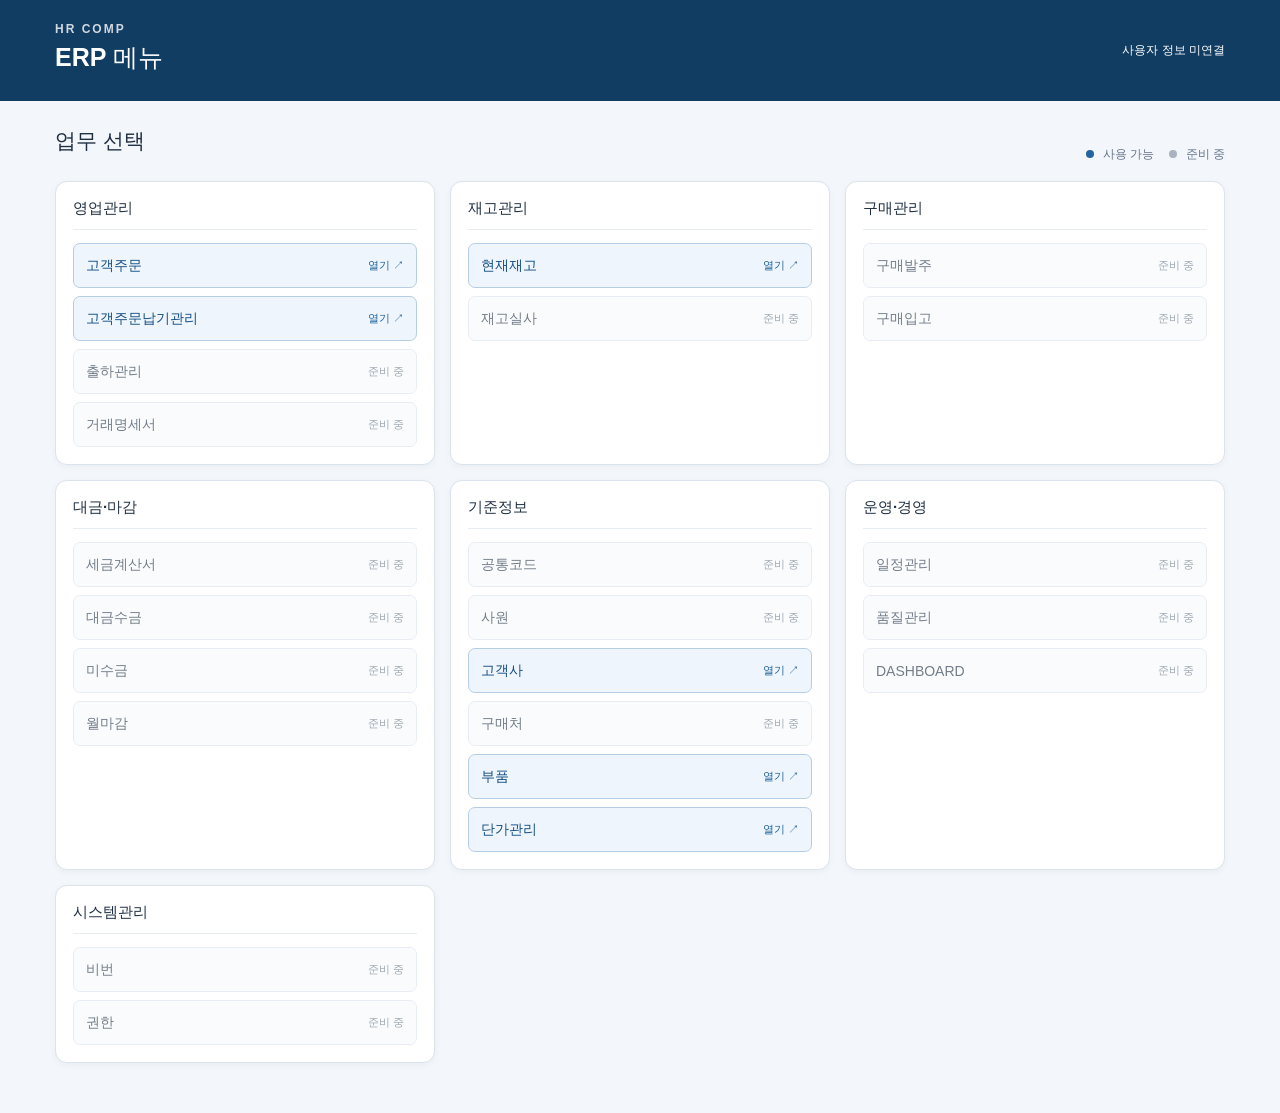
==== index.html @ 0d00fdb4 "Add files via upload" ====
<!doctype html>
<html lang="ko"><head><meta charset="UTF-8"><meta name="viewport" content="width=device-width,initial-scale=1"><meta name="theme-color" content="#123d63"><title>HR COMP | WEB ERP</title><link rel="stylesheet" href="./css/portal.css?v=20261027-review"></head>
<body><header class="top"><div class="top-inner"><div class="brand"><div class="eyebrow">HR COMP</div><h1>ERP 메뉴</h1></div><div class="top-right"><span id="mode" hidden aria-hidden="true"></span><span id="portalUser">사용자 정보 미연결</span></div></div></header>
<main><section class="intro"><div><h2>업무 선택</h2></div><div class="legend"><span class="dot"></span> 사용 가능 <span class="dot off"></span> 준비 중</div></section><div id="groups" class="groups"></div></main>
<script type="module" src="./js/portal.js"></script></body></html>
---- css/portal.css ----
:root{font-family:Arial,'Malgun Gothic',sans-serif;color:#203044;background:#f3f6fa;font-synthesis:none}*{box-sizing:border-box}body{margin:0}.top{background:#123d63;color:#fff}.top-inner{max-width:1220px;margin:auto;padding:22px 25px;display:flex;align-items:center;justify-content:space-between;gap:20px}.eyebrow{font-size:12px;letter-spacing:2px;font-weight:700;opacity:.8}h1{font-size:25px;margin:5px 0}header p{font-size:13px;opacity:.78;margin:0}.top-right{display:flex;align-items:center;gap:12px;font-size:12px}.version{padding:7px 10px;border:1px solid #8ca8bd;border-radius:6px}main{max-width:1220px;margin:0 auto;padding:26px 25px 50px}.intro{display:flex;justify-content:space-between;align-items:end;gap:20px;margin-bottom:18px}.intro h2{margin:0 0 8px;font-size:21px}.intro p,footer{font-size:13px;color:#687789;margin:0}.legend{font-size:12px;color:#65758a;white-space:nowrap}.dot{display:inline-block;width:8px;height:8px;border-radius:50%;background:#2464a2;margin:0 5px 0 12px}.dot.off{background:#a9b4c0}.groups{display:grid;grid-template-columns:repeat(3,minmax(0,1fr));gap:15px}.group{background:#fff;border:1px solid #dbe3ec;border-radius:12px;padding:17px;min-width:0;box-shadow:0 2px 7px #1c33420b}.group h3{font-size:15px;margin:0 0 13px;padding-bottom:11px;border-bottom:1px solid #e8edf3}.items{display:grid;gap:8px}.item{display:flex;justify-content:space-between;align-items:center;gap:8px;width:100%;min-height:45px;border-radius:7px;padding:10px 12px;text-align:left;font:inherit;font-size:14px;border:1px solid #dce4ed;background:#f8fafc;color:#29394b}.item.active{cursor:pointer;background:#eef5fc;border-color:#b6cee5;color:#154f84}.item.active:hover,.item.active:focus-visible{background:#dcecfb;outline:2px solid #80afd9;outline-offset:1px}.item.disabled{opacity:.65;cursor:not-allowed}.status{font-size:11px;white-space:nowrap;color:#6c7b89}.item.active .status{color:#1e639b}footer{margin-top:24px;line-height:1.7}@media(max-width:950px){.groups{grid-template-columns:repeat(2,minmax(0,1fr))}}@media(max-width:700px){.top-inner{padding:18px 16px}h1{font-size:20px}header p{font-size:12px}.version{display:none}main{padding:18px 12px 35px}.intro{display:block}.intro h2{font-size:18px}.intro p{line-height:1.6}.legend{margin-top:12px}.groups{grid-template-columns:1fr;gap:10px}.group{padding:14px}.item{min-height:49px;font-size:15px}.top-right{font-size:11px}}
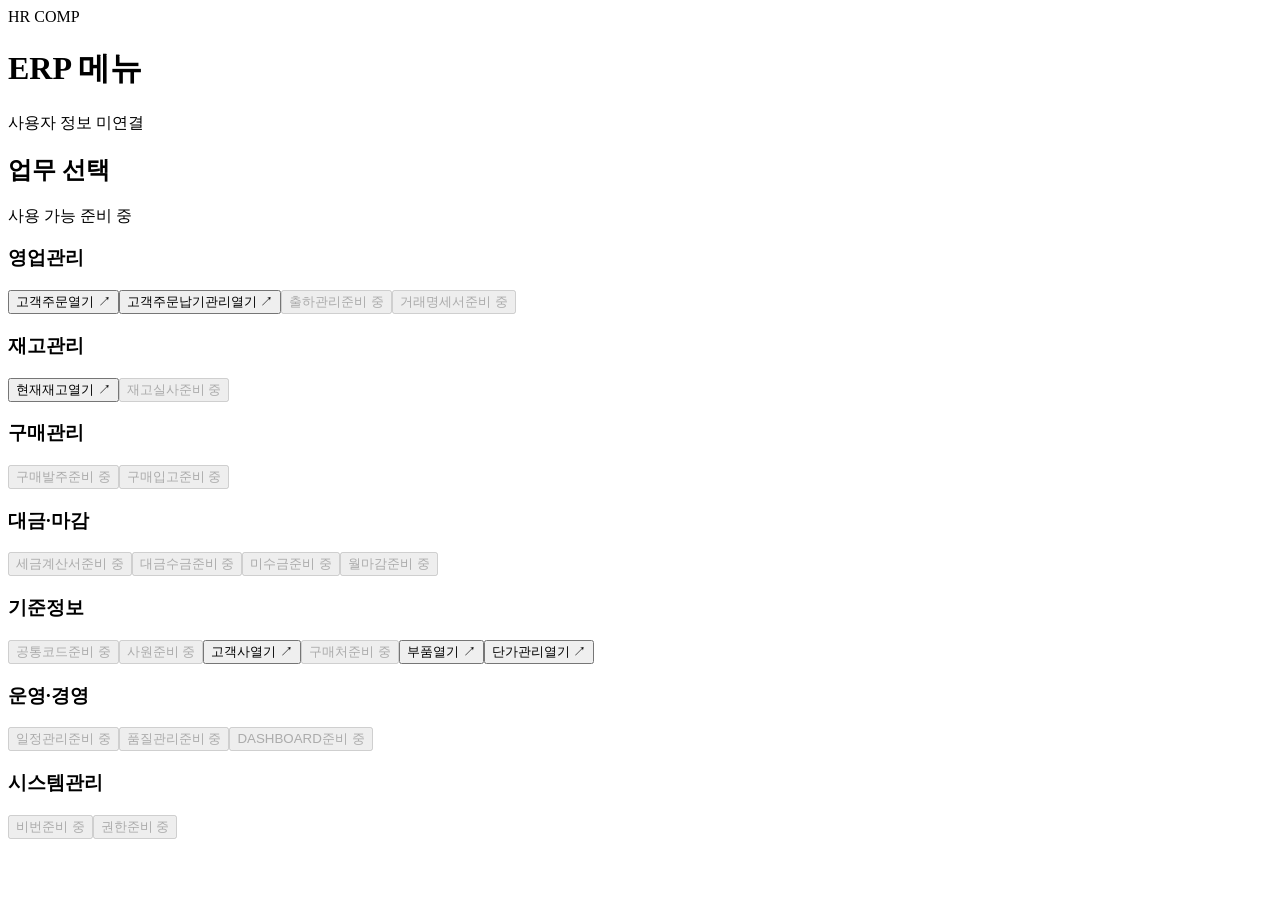
==== commit d7275eea: "Add files via upload" ====
--- a/index.html
+++ b/index.html
@@ -1,5 +1,5 @@
 <!doctype html>
-<html lang="ko"><head><meta charset="UTF-8"><meta name="viewport" content="width=device-width,initial-scale=1"><meta name="theme-color" content="#123d63"><title>HR COMP | WEB ERP</title><link rel="stylesheet" href="./css/portal.css?v=20261027-review"></head>
+<html lang="ko"><head><meta charset="UTF-8"><meta name="viewport" content="width=device-width,initial-scale=1"><meta name="theme-color" content="#123d63"><title>HR COMP | WEB ERP</title><link rel="stylesheet" href="./css/portal-compact-v2.css"></head>
 <body><header class="top"><div class="top-inner"><div class="brand"><div class="eyebrow">HR COMP</div><h1>ERP 메뉴</h1></div><div class="top-right"><span id="mode" hidden aria-hidden="true"></span><span id="portalUser">사용자 정보 미연결</span></div></div></header>
 <main><section class="intro"><div><h2>업무 선택</h2></div><div class="legend"><span class="dot"></span> 사용 가능 <span class="dot off"></span> 준비 중</div></section><div id="groups" class="groups"></div></main>
 <script type="module" src="./js/portal.js"></script></body></html>
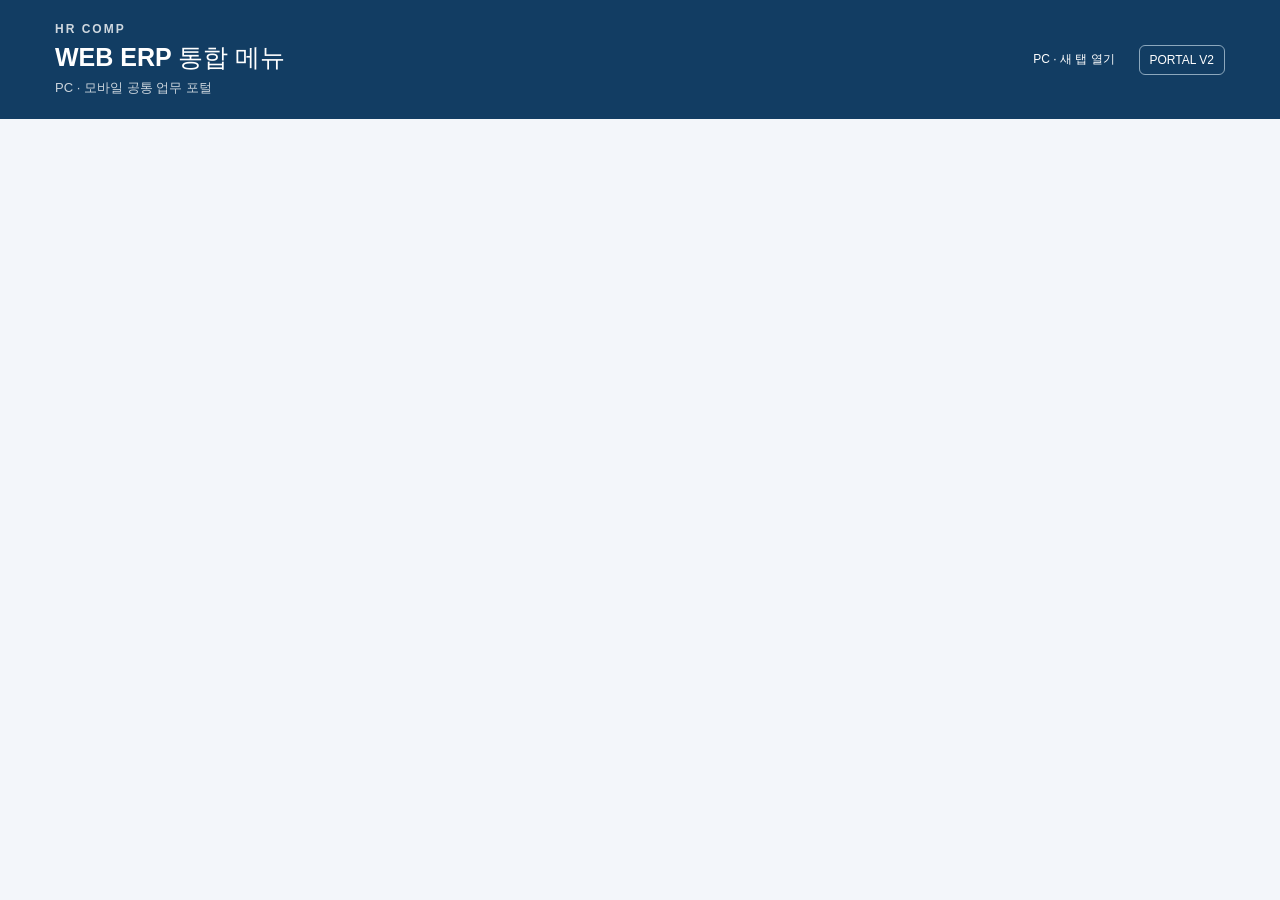
==== commit 280b9fdf: "Add files via upload" ====
--- a/index.html
+++ b/index.html
@@ -1,5 +1,4 @@
-<!doctype html>
-<html lang="ko"><head><meta charset="UTF-8"><meta name="viewport" content="width=device-width,initial-scale=1"><meta name="theme-color" content="#123d63"><title>HR COMP | WEB ERP</title><link rel="stylesheet" href="./css/portal-compact-v2.css"></head>
-<body><header class="top"><div class="top-inner"><div class="brand"><div class="eyebrow">HR COMP</div><h1>ERP 메뉴</h1></div><div class="top-right"><span id="mode" hidden aria-hidden="true"></span><span id="portalUser">사용자 정보 미연결</span></div></div></header>
-<main><section class="intro"><div><h2>업무 선택</h2></div><div class="legend"><span class="dot"></span> 사용 가능 <span class="dot off"></span> 준비 중</div></section><div id="groups" class="groups"></div></main>
+<!doctype html><html lang="ko"><head><meta charset="UTF-8"><meta name="viewport" content="width=device-width,initial-scale=1"><meta name="theme-color" content="#123d63"><title>HR COMP | WEB ERP</title><link rel="stylesheet" href="./css/portal.css"></head>
+<body><header class="top"><div class="top-inner"><div><div class="eyebrow">HR COMP</div><h1>WEB ERP 통합 메뉴</h1><p>PC · 모바일 공통 업무 포털</p></div><div class="top-right"><span id="mode" aria-live="polite"></span><span id="user-label"></span><button id="logout-button" hidden type="button">로그아웃</button><span class="version">PORTAL V2</span></div></div></header>
+<main><div id="portal-status" role="status" aria-live="polite"></div><section id="auth-panel"></section><div id="portal-content" hidden><section class="intro"><div><h2>업무 메뉴</h2><p>WEB 전환이 완료된 메뉴는 바로 실행할 수 있습니다. 준비 중인 메뉴는 회색으로 표시됩니다.</p></div><div class="legend"><span class="dot"></span> WEB 사용 가능 <span class="dot off"></span> 준비 중</div></section><div id="groups" class="groups"></div><footer>업무 모듈은 독립적으로 실행되며 각 모듈에서도 인증과 권한을 검증해야 합니다.</footer></div></main>
 <script type="module" src="./js/portal.js"></script></body></html>
--- a/css/portal.css
+++ b/css/portal.css
@@ -0,0 +1 @@
+:root{font-family:Arial,'Malgun Gothic',sans-serif;color:#203044;background:#f3f6fa;font-synthesis:none}*{box-sizing:border-box}body{margin:0}.top{background:#123d63;color:#fff}.top-inner{max-width:1220px;margin:auto;padding:22px 25px;display:flex;align-items:center;justify-content:space-between;gap:20px}.eyebrow{font-size:12px;letter-spacing:2px;font-weight:700;opacity:.8}h1{font-size:25px;margin:5px 0}header p{font-size:13px;opacity:.78;margin:0}.top-right{display:flex;align-items:center;gap:12px;font-size:12px}.version{padding:7px 10px;border:1px solid #8ca8bd;border-radius:6px}main{max-width:1220px;margin:0 auto;padding:26px 25px 50px}.intro{display:flex;justify-content:space-between;align-items:end;gap:20px;margin-bottom:18px}.intro h2{margin:0 0 8px;font-size:21px}.intro p,footer{font-size:13px;color:#687789;margin:0}.legend{font-size:12px;color:#65758a;white-space:nowrap}.dot{display:inline-block;width:8px;height:8px;border-radius:50%;background:#2464a2;margin:0 5px 0 12px}.dot.off{background:#a9b4c0}.groups{display:grid;grid-template-columns:repeat(3,minmax(0,1fr));gap:15px}.group{background:#fff;border:1px solid #dbe3ec;border-radius:12px;padding:17px;min-width:0;box-shadow:0 2px 7px #1c33420b}.group h3{font-size:15px;margin:0 0 13px;padding-bottom:11px;border-bottom:1px solid #e8edf3}.items{display:grid;gap:8px}.item{display:flex;justify-content:space-between;align-items:center;gap:8px;width:100%;min-height:45px;border-radius:7px;padding:10px 12px;text-align:left;font:inherit;font-size:14px;border:1px solid #dce4ed;background:#f8fafc;color:#29394b}.item.active{cursor:pointer;background:#eef5fc;border-color:#b6cee5;color:#154f84}.item.active:hover,.item.active:focus-visible{background:#dcecfb;outline:2px solid #80afd9;outline-offset:1px}.item.disabled{opacity:.65;cursor:not-allowed}.status{font-size:11px;white-space:nowrap;color:#6c7b89}.item.active .status{color:#1e639b}footer{margin-top:24px;line-height:1.7}@media(max-width:950px){.groups{grid-template-columns:repeat(2,minmax(0,1fr))}}@media(max-width:700px){.top-inner{padding:18px 16px}h1{font-size:20px}header p{font-size:12px}.version{display:none}main{padding:18px 12px 35px}.intro{display:block}.intro h2{font-size:18px}.intro p{line-height:1.6}.legend{margin-top:12px}.groups{grid-template-columns:1fr;gap:10px}.group{padding:14px}.item{min-height:49px;font-size:15px}.top-right{font-size:11px}}
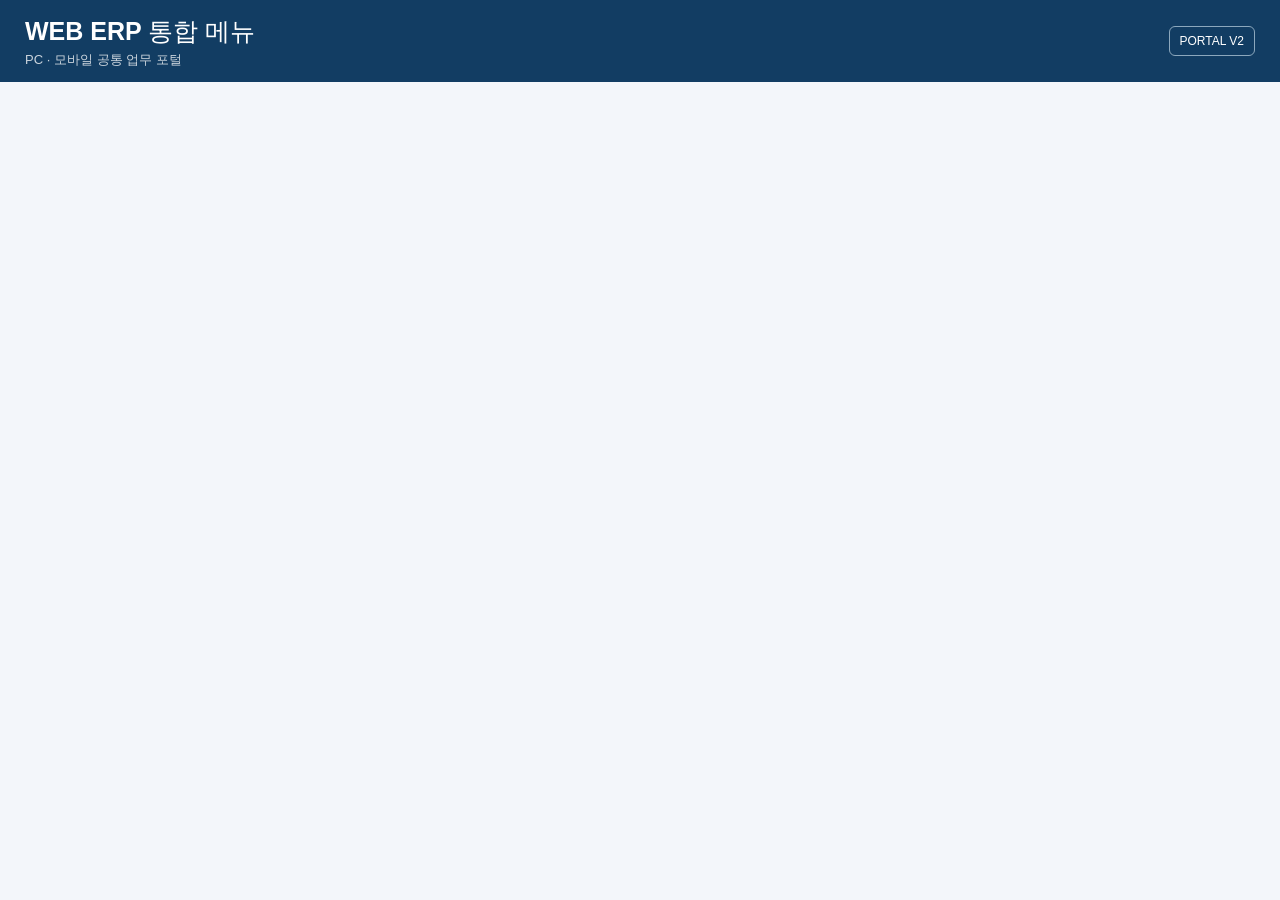
==== commit 5db12988: "Add files via upload" ====
--- a/index.html
+++ b/index.html
@@ -1,4 +1,4 @@
 <!doctype html><html lang="ko"><head><meta charset="UTF-8"><meta name="viewport" content="width=device-width,initial-scale=1"><meta name="theme-color" content="#123d63"><title>HR COMP | WEB ERP</title><link rel="stylesheet" href="./css/portal.css"></head>
-<body><header class="top"><div class="top-inner"><div><div class="eyebrow">HR COMP</div><h1>WEB ERP 통합 메뉴</h1><p>PC · 모바일 공통 업무 포털</p></div><div class="top-right"><span id="mode" aria-live="polite"></span><span id="user-label"></span><button id="logout-button" hidden type="button">로그아웃</button><span class="version">PORTAL V2</span></div></div></header>
+<body><header class="top"><div class="top-inner"><div><h1>WEB ERP 통합 메뉴</h1><p>PC · 모바일 공통 업무 포털</p></div><div class="top-right"><span id="mode" aria-live="polite"></span><span id="user-label"></span><button id="logout-button" hidden type="button">로그아웃</button><span class="version">PORTAL V2</span></div></div></header>
 <main><div id="portal-status" role="status" aria-live="polite"></div><section id="auth-panel"></section><div id="portal-content" hidden><section class="intro"><div><h2>업무 메뉴</h2><p>WEB 전환이 완료된 메뉴는 바로 실행할 수 있습니다. 준비 중인 메뉴는 회색으로 표시됩니다.</p></div><div class="legend"><span class="dot"></span> WEB 사용 가능 <span class="dot off"></span> 준비 중</div></section><div id="groups" class="groups"></div><footer>업무 모듈은 독립적으로 실행되며 각 모듈에서도 인증과 권한을 검증해야 합니다.</footer></div></main>
 <script type="module" src="./js/portal.js"></script></body></html>
--- a/css/portal.css
+++ b/css/portal.css
@@ -1 +1,21 @@
-:root{font-family:Arial,'Malgun Gothic',sans-serif;color:#203044;background:#f3f6fa;font-synthesis:none}*{box-sizing:border-box}body{margin:0}.top{background:#123d63;color:#fff}.top-inner{max-width:1220px;margin:auto;padding:22px 25px;display:flex;align-items:center;justify-content:space-between;gap:20px}.eyebrow{font-size:12px;letter-spacing:2px;font-weight:700;opacity:.8}h1{font-size:25px;margin:5px 0}header p{font-size:13px;opacity:.78;margin:0}.top-right{display:flex;align-items:center;gap:12px;font-size:12px}.version{padding:7px 10px;border:1px solid #8ca8bd;border-radius:6px}main{max-width:1220px;margin:0 auto;padding:26px 25px 50px}.intro{display:flex;justify-content:space-between;align-items:end;gap:20px;margin-bottom:18px}.intro h2{margin:0 0 8px;font-size:21px}.intro p,footer{font-size:13px;color:#687789;margin:0}.legend{font-size:12px;color:#65758a;white-space:nowrap}.dot{display:inline-block;width:8px;height:8px;border-radius:50%;background:#2464a2;margin:0 5px 0 12px}.dot.off{background:#a9b4c0}.groups{display:grid;grid-template-columns:repeat(3,minmax(0,1fr));gap:15px}.group{background:#fff;border:1px solid #dbe3ec;border-radius:12px;padding:17px;min-width:0;box-shadow:0 2px 7px #1c33420b}.group h3{font-size:15px;margin:0 0 13px;padding-bottom:11px;border-bottom:1px solid #e8edf3}.items{display:grid;gap:8px}.item{display:flex;justify-content:space-between;align-items:center;gap:8px;width:100%;min-height:45px;border-radius:7px;padding:10px 12px;text-align:left;font:inherit;font-size:14px;border:1px solid #dce4ed;background:#f8fafc;color:#29394b}.item.active{cursor:pointer;background:#eef5fc;border-color:#b6cee5;color:#154f84}.item.active:hover,.item.active:focus-visible{background:#dcecfb;outline:2px solid #80afd9;outline-offset:1px}.item.disabled{opacity:.65;cursor:not-allowed}.status{font-size:11px;white-space:nowrap;color:#6c7b89}.item.active .status{color:#1e639b}footer{margin-top:24px;line-height:1.7}@media(max-width:950px){.groups{grid-template-columns:repeat(2,minmax(0,1fr))}}@media(max-width:700px){.top-inner{padding:18px 16px}h1{font-size:20px}header p{font-size:12px}.version{display:none}main{padding:18px 12px 35px}.intro{display:block}.intro h2{font-size:18px}.intro p{line-height:1.6}.legend{margin-top:12px}.groups{grid-template-columns:1fr;gap:10px}.group{padding:14px}.item{min-height:49px;font-size:15px}.top-right{font-size:11px}}
+:root{font-family:Arial,'Malgun Gothic',sans-serif;color:#203044;background:#f3f6fa;font-synthesis:none}*{box-sizing:border-box}body{margin:0}.top{background:#123d63;color:#fff}.top-inner{max-width:1600px;margin:auto;padding:12px 25px;display:flex;align-items:center;justify-content:space-between;gap:20px}.eyebrow{font-size:12px;letter-spacing:2px;font-weight:700;opacity:.8}h1{font-size:25px;margin:5px 0}header p{font-size:13px;opacity:.78;margin:0}.top-right{display:flex;align-items:center;gap:12px;font-size:12px}.version{padding:7px 10px;border:1px solid #8ca8bd;border-radius:6px}main{max-width:1600px;margin:0 auto;padding:22px 25px 50px}.intro{display:flex;justify-content:space-between;align-items:end;gap:20px;margin-bottom:18px}.intro h2{margin:0 0 8px;font-size:21px}.intro p,footer{font-size:13px;color:#687789;margin:0}.legend{font-size:12px;color:#65758a;white-space:nowrap}.dot{display:inline-block;width:8px;height:8px;border-radius:50%;background:#2464a2;margin:0 5px 0 12px}.dot.off{background:#a9b4c0}.groups{display:grid;grid-template-columns:repeat(4,minmax(0,1fr));gap:15px}.group{background:#fff;border:1px solid #dbe3ec;border-radius:12px;padding:17px;min-width:0;box-shadow:0 2px 7px #1c33420b}.group h3{font-size:15px;margin:0 0 13px;padding-bottom:11px;border-bottom:1px solid #e8edf3}.items{display:grid;gap:8px}.item{display:flex;justify-content:space-between;align-items:center;gap:8px;width:100%;min-height:45px;border-radius:7px;padding:10px 12px;text-align:left;font:inherit;font-size:14px;border:1px solid #dce4ed;background:#f8fafc;color:#29394b}.item.active{cursor:pointer;background:#eef5fc;border-color:#b6cee5;color:#154f84}.item.active:hover,.item.active:focus-visible{background:#dcecfb;outline:2px solid #80afd9;outline-offset:1px}.item.disabled{opacity:.65;cursor:not-allowed}.status{font-size:11px;white-space:nowrap;color:#6c7b89}.item.active .status{color:#1e639b}footer{margin-top:24px;line-height:1.7}@media(max-width:1100px){.groups{grid-template-columns:repeat(2,minmax(0,1fr))}}@media(max-width:700px){.top-inner{padding:18px 16px}h1{font-size:20px}header p{font-size:12px}.version{display:none}main{padding:18px 12px 35px}.intro{display:block}.intro h2{font-size:18px}.intro p{line-height:1.6}.legend{margin-top:12px}.groups{grid-template-columns:1fr;gap:10px}.group{padding:14px}.item{min-height:49px;font-size:15px}.top-right{font-size:11px}}
+
+/* V2: 로그인/로그아웃 UI */
+[hidden]{display:none!important}
+#portal-status{font-size:13px;color:#526779;margin-bottom:10px;min-height:18px}
+#portal-status.error{color:#a52222}
+#logout-button{border:1px solid #b3c7d8;border-radius:6px;background:transparent;color:white;padding:8px 12px;cursor:pointer}
+#user-label{font-size:12px;overflow-wrap:anywhere}
+.login-card{max-width:390px;margin:40px auto;background:white;border:1px solid #dbe3ec;border-radius:12px;padding:28px;box-shadow:0 2px 8px #1c334215}
+.login-brand{font-size:12px;letter-spacing:2px;color:#2464a2;font-weight:700}
+.login-card h2{margin:12px 0}.login-card p{font-size:13px;color:#687789}
+.login-card label{display:block;font-size:13px;margin:16px 0 6px}
+.login-card input{width:100%;border:1px solid #bdc9d6;border-radius:6px;padding:11px;font-size:15px}
+#login-button{width:100%;margin-top:20px;padding:12px;border:0;border-radius:7px;background:#123d63;color:white;cursor:pointer}
+#login-button:disabled{opacity:.6}
+#login-message{margin-top:12px;font-size:13px;color:#b02a2a}
+
+/* Portal layout V2 final: compact header */
+.top-inner h1{margin:2px 0 3px}
+.top-inner{min-height:82px}
+@media(max-width:700px){.top-inner{min-height:unset;padding:12px 16px;flex-wrap:wrap}.top-right{flex-wrap:wrap;gap:8px}}
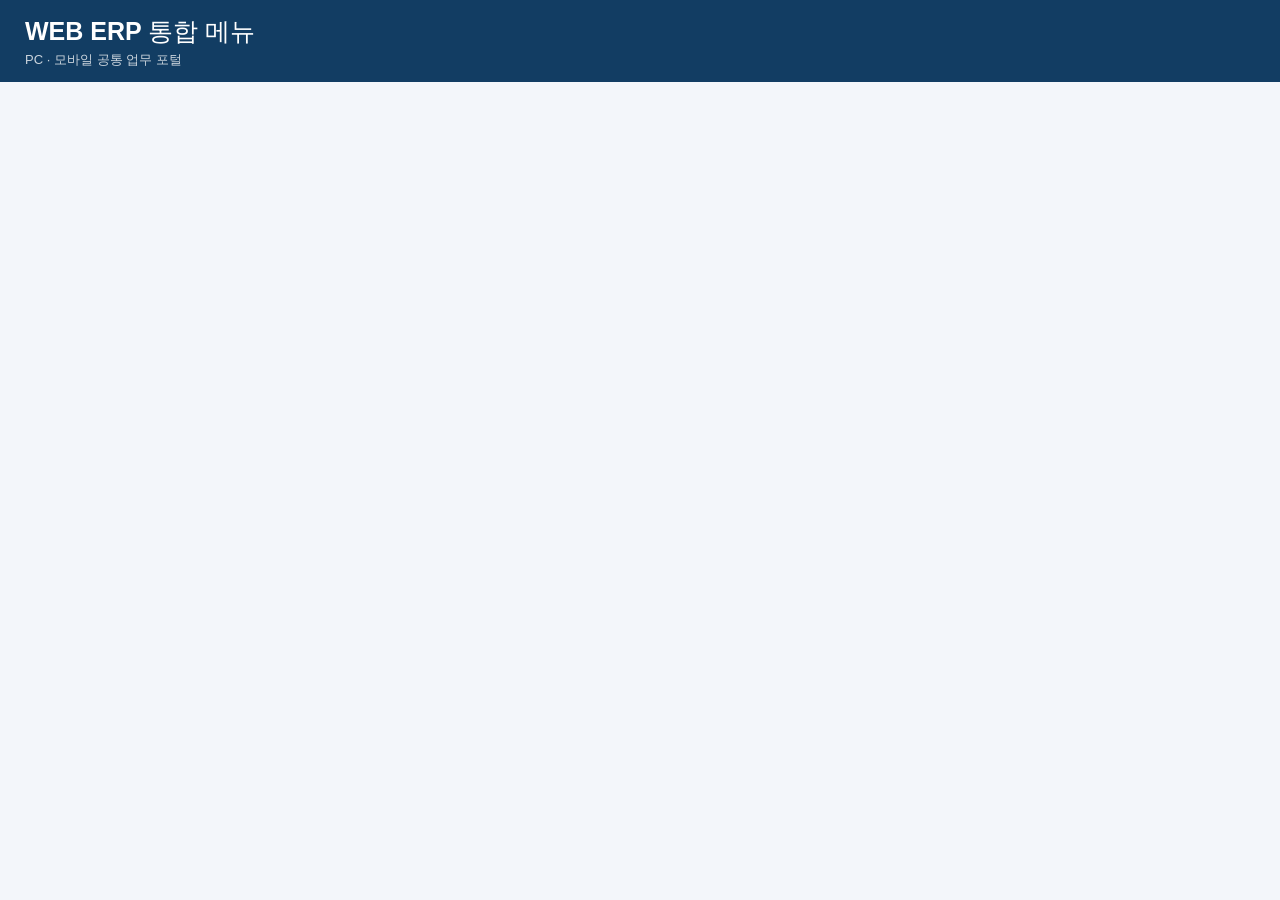
==== commit 501e8411: "Add files via upload" ====
--- a/index.html
+++ b/index.html
@@ -1,4 +1,4 @@
 <!doctype html><html lang="ko"><head><meta charset="UTF-8"><meta name="viewport" content="width=device-width,initial-scale=1"><meta name="theme-color" content="#123d63"><title>HR COMP | WEB ERP</title><link rel="stylesheet" href="./css/portal.css"></head>
-<body><header class="top"><div class="top-inner"><div><h1>WEB ERP 통합 메뉴</h1><p>PC · 모바일 공통 업무 포털</p></div><div class="top-right"><span id="mode" aria-live="polite"></span><span id="user-label"></span><button id="logout-button" hidden type="button">로그아웃</button><span class="version">PORTAL V2</span></div></div></header>
+<body><header class="top"><div class="top-inner"><div><h1>WEB ERP 통합 메뉴</h1><p>PC · 모바일 공통 업무 포털</p></div><div class="top-right"><span id="user-label"></span><button id="logout-button" hidden type="button">로그아웃</button></div></div></header>
 <main><div id="portal-status" role="status" aria-live="polite"></div><section id="auth-panel"></section><div id="portal-content" hidden><section class="intro"><div><h2>업무 메뉴</h2><p>WEB 전환이 완료된 메뉴는 바로 실행할 수 있습니다. 준비 중인 메뉴는 회색으로 표시됩니다.</p></div><div class="legend"><span class="dot"></span> WEB 사용 가능 <span class="dot off"></span> 준비 중</div></section><div id="groups" class="groups"></div><footer>업무 모듈은 독립적으로 실행되며 각 모듈에서도 인증과 권한을 검증해야 합니다.</footer></div></main>
 <script type="module" src="./js/portal.js"></script></body></html>
--- a/css/portal.css
+++ b/css/portal.css
@@ -19,3 +19,15 @@
 .top-inner h1{margin:2px 0 3px}
 .top-inner{min-height:82px}
 @media(max-width:700px){.top-inner{min-height:unset;padding:12px 16px;flex-wrap:wrap}.top-right{flex-wrap:wrap;gap:8px}}
+
+.password-entry{display:flex;justify-content:flex-end;margin-top:12px;font-size:13px}
+.password-entry a{color:#155b93;text-decoration:none}.password-entry a:hover{text-decoration:underline}
+.password-card{max-width:490px}.password-card .actions{display:flex;justify-content:flex-end;gap:8px;margin-top:20px}
+.password-card .actions button,.password-card .actions a{font:inherit;font-size:13px;padding:10px 14px;border-radius:6px;border:1px solid #bdc9d6;background:white;color:#123d63;text-decoration:none;cursor:pointer}
+.password-card .actions button.primary{background:#245f9e;color:white;border-color:#245f9e}
+.password-card .actions button:disabled{opacity:.5;cursor:not-allowed}
+.password-card .message{font-size:13px;line-height:1.6;min-height:20px;margin-top:14px;color:#245f9e;overflow-wrap:anywhere}
+.password-card .message.error{color:#b02a2a}
+
+/* 비밀번호 변경 완료 시 상단 포털 링크 숨김 */
+#password-portal-link[hidden] { display: none !important; }
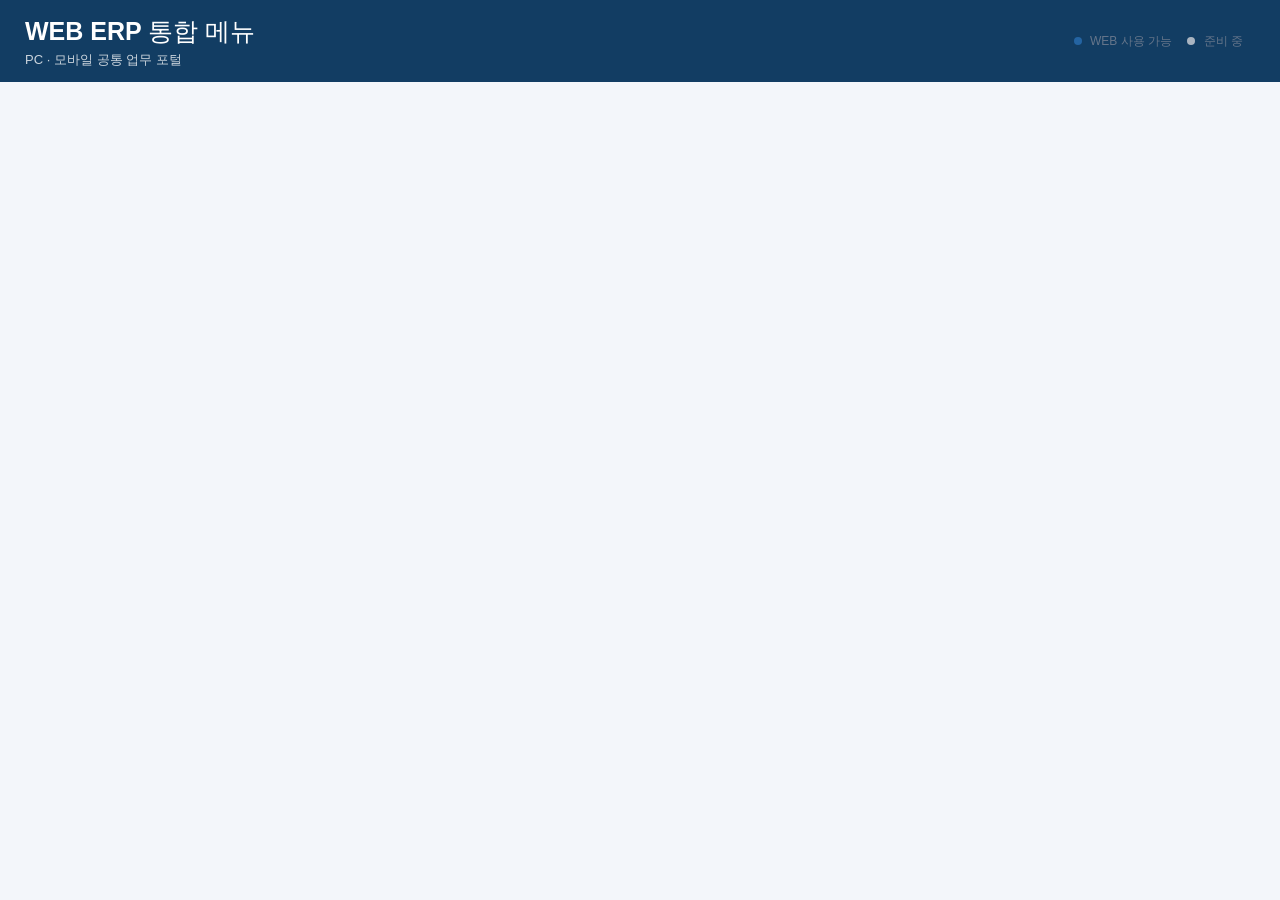
==== commit d33ad909: "Add files via upload" ====
--- a/index.html
+++ b/index.html
@@ -1,4 +1,4 @@
 <!doctype html><html lang="ko"><head><meta charset="UTF-8"><meta name="viewport" content="width=device-width,initial-scale=1"><meta name="theme-color" content="#123d63"><title>HR COMP | WEB ERP</title><link rel="stylesheet" href="./css/portal.css"></head>
-<body><header class="top"><div class="top-inner"><div><h1>WEB ERP 통합 메뉴</h1><p>PC · 모바일 공통 업무 포털</p></div><div class="top-right"><span id="user-label"></span><button id="logout-button" hidden type="button">로그아웃</button></div></div></header>
-<main><div id="portal-status" role="status" aria-live="polite"></div><section id="auth-panel"></section><div id="portal-content" hidden><section class="intro"><div><h2>업무 메뉴</h2><p>WEB 전환이 완료된 메뉴는 바로 실행할 수 있습니다. 준비 중인 메뉴는 회색으로 표시됩니다.</p></div><div class="legend"><span class="dot"></span> WEB 사용 가능 <span class="dot off"></span> 준비 중</div></section><div id="groups" class="groups"></div><footer>업무 모듈은 독립적으로 실행되며 각 모듈에서도 인증과 권한을 검증해야 합니다.</footer></div></main>
+<body><header class="top"><div class="top-inner"><div><h1>WEB ERP 통합 메뉴</h1><p>PC · 모바일 공통 업무 포털</p></div><div class="top-right"><div class="legend header-legend"><span class="dot"></span> WEB 사용 가능 <span class="dot off"></span> 준비 중</div><span id="user-label"></span><button id="password-change-button" hidden type="button">비밀번호 변경</button><button id="logout-button" hidden type="button">로그아웃</button></div></div></header>
+<main><div id="portal-status" role="status" aria-live="polite"></div><section id="auth-panel"></section><div id="portal-content" hidden><section class="intro"><h2>업무 메뉴</h2></section><div id="groups" class="groups"></div><footer>업무 모듈은 독립적으로 실행되며 각 모듈에서도 인증과 권한을 검증해야 합니다.</footer></div></main>
 <script type="module" src="./js/portal.js"></script></body></html>
--- a/css/portal.css
+++ b/css/portal.css
@@ -31,3 +31,15 @@
 
 /* 비밀번호 변경 완료 시 상단 포털 링크 숨김 */
 #password-portal-link[hidden] { display: none !important; }
+
+/* 계정관리 상단: 텍스트형 비밀번호 변경 / 독립 로그아웃 버튼 */
+.top-right #password-change-button{appearance:none;-webkit-appearance:none;background:transparent;border:0;box-shadow:none;border-radius:0;color:#fff;font:inherit;font-size:13px;padding:5px 0;margin:0;cursor:pointer;white-space:nowrap}
+.top-right #password-change-button:hover{text-decoration:underline}
+.top-right #password-change-button:focus-visible{outline:2px solid #fff;outline-offset:3px}
+.top-right #user-label{white-space:nowrap}
+.top-right #user-label:not(:empty)::after{content:'│';display:inline-block;margin-left:12px;color:#a8c0d3}
+.top-right #logout-button{margin-left:12px}
+/* 비밀번호 완료 안내 문구 강조 */
+/* 완료 안내는 password-card 클래스 유무와 관계없이 강조 */
+#password-panel p.password-close-notice, .login-card p.password-close-notice, p.password-close-notice{font-size:18px !important;font-weight:700 !important;color:#173a5c !important;line-height:1.5 !important;margin:20px 0 16px !important}
+@media(max-width:700px){.top-right #password-change-button{font-size:12px}.top-right #logout-button{margin-left:8px}p.password-close-notice{font-size:17px !important}}
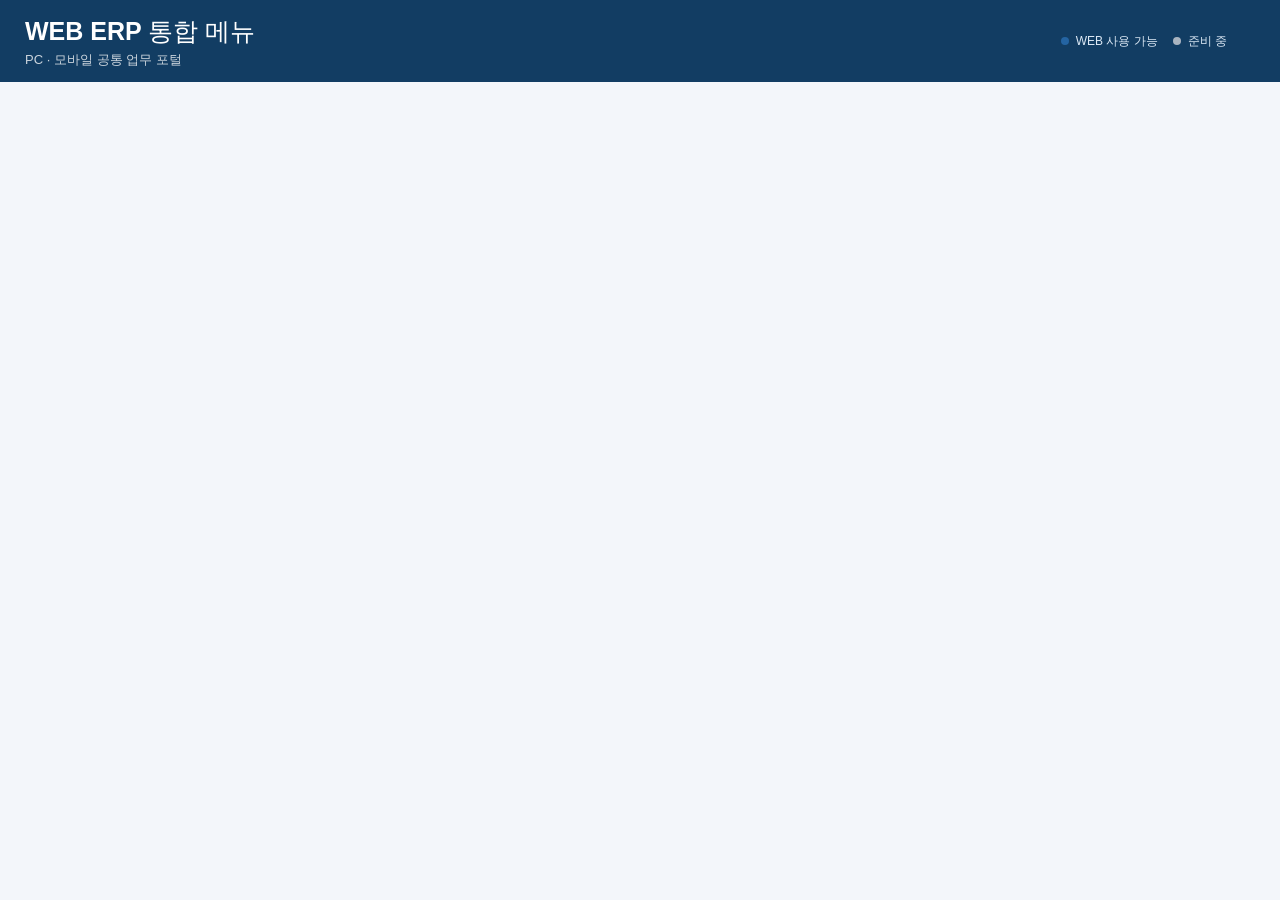
==== commit 57b2b960: "Add files via upload" ====
--- a/index.html
+++ b/index.html
@@ -1,4 +1,4 @@
 <!doctype html><html lang="ko"><head><meta charset="UTF-8"><meta name="viewport" content="width=device-width,initial-scale=1"><meta name="theme-color" content="#123d63"><title>HR COMP | WEB ERP</title><link rel="stylesheet" href="./css/portal.css"></head>
 <body><header class="top"><div class="top-inner"><div><h1>WEB ERP 통합 메뉴</h1><p>PC · 모바일 공통 업무 포털</p></div><div class="top-right"><div class="legend header-legend"><span class="dot"></span> WEB 사용 가능 <span class="dot off"></span> 준비 중</div><span id="user-label"></span><button id="password-change-button" hidden type="button">비밀번호 변경</button><button id="logout-button" hidden type="button">로그아웃</button></div></div></header>
-<main><div id="portal-status" role="status" aria-live="polite"></div><section id="auth-panel"></section><div id="portal-content" hidden><section class="intro"><h2>업무 메뉴</h2></section><div id="groups" class="groups"></div><footer>업무 모듈은 독립적으로 실행되며 각 모듈에서도 인증과 권한을 검증해야 합니다.</footer></div></main>
+<main><div id="portal-status" role="status" aria-live="polite"></div><section id="auth-panel"></section><div id="portal-content" hidden><section class="intro"><h2>업무 메뉴</h2></section><div id="groups" class="groups"></div></div></main>
 <script type="module" src="./js/portal.js"></script></body></html>
--- a/css/portal.css
+++ b/css/portal.css
@@ -43,3 +43,18 @@
 /* 완료 안내는 password-card 클래스 유무와 관계없이 강조 */
 #password-panel p.password-close-notice, .login-card p.password-close-notice, p.password-close-notice{font-size:18px !important;font-weight:700 !important;color:#173a5c !important;line-height:1.5 !important;margin:20px 0 16px !important}
 @media(max-width:700px){.top-right #password-change-button{font-size:12px}.top-right #logout-button{margin-left:8px}p.password-close-notice{font-size:17px !important}}
+
+/* Header legend and compact portal content */
+.header-legend{display:flex;align-items:center;gap:7px;color:#dce9f5;font-size:12px;white-space:nowrap;margin-right:16px}
+.header-legend .dot{margin:0 0 0 8px}
+.header-legend .dot:first-child{margin-left:0}
+#portal-status:empty{display:none}
+main{padding-top:16px}
+.intro{margin-bottom:12px;align-items:center}
+.intro h2{margin:0}
+@media(max-width:700px){.top-inner{flex-wrap:wrap;gap:10px}.top-right{flex-wrap:wrap;gap:8px}.header-legend{margin-right:8px}main{padding-top:12px}}
+
+/* Compact menu tiles: retain readable labels while increasing group capacity */
+.items{gap:6px}
+.item{min-height:36px;padding:7px 10px}
+@media(max-width:700px){.item{min-height:40px;padding:8px 10px}}
